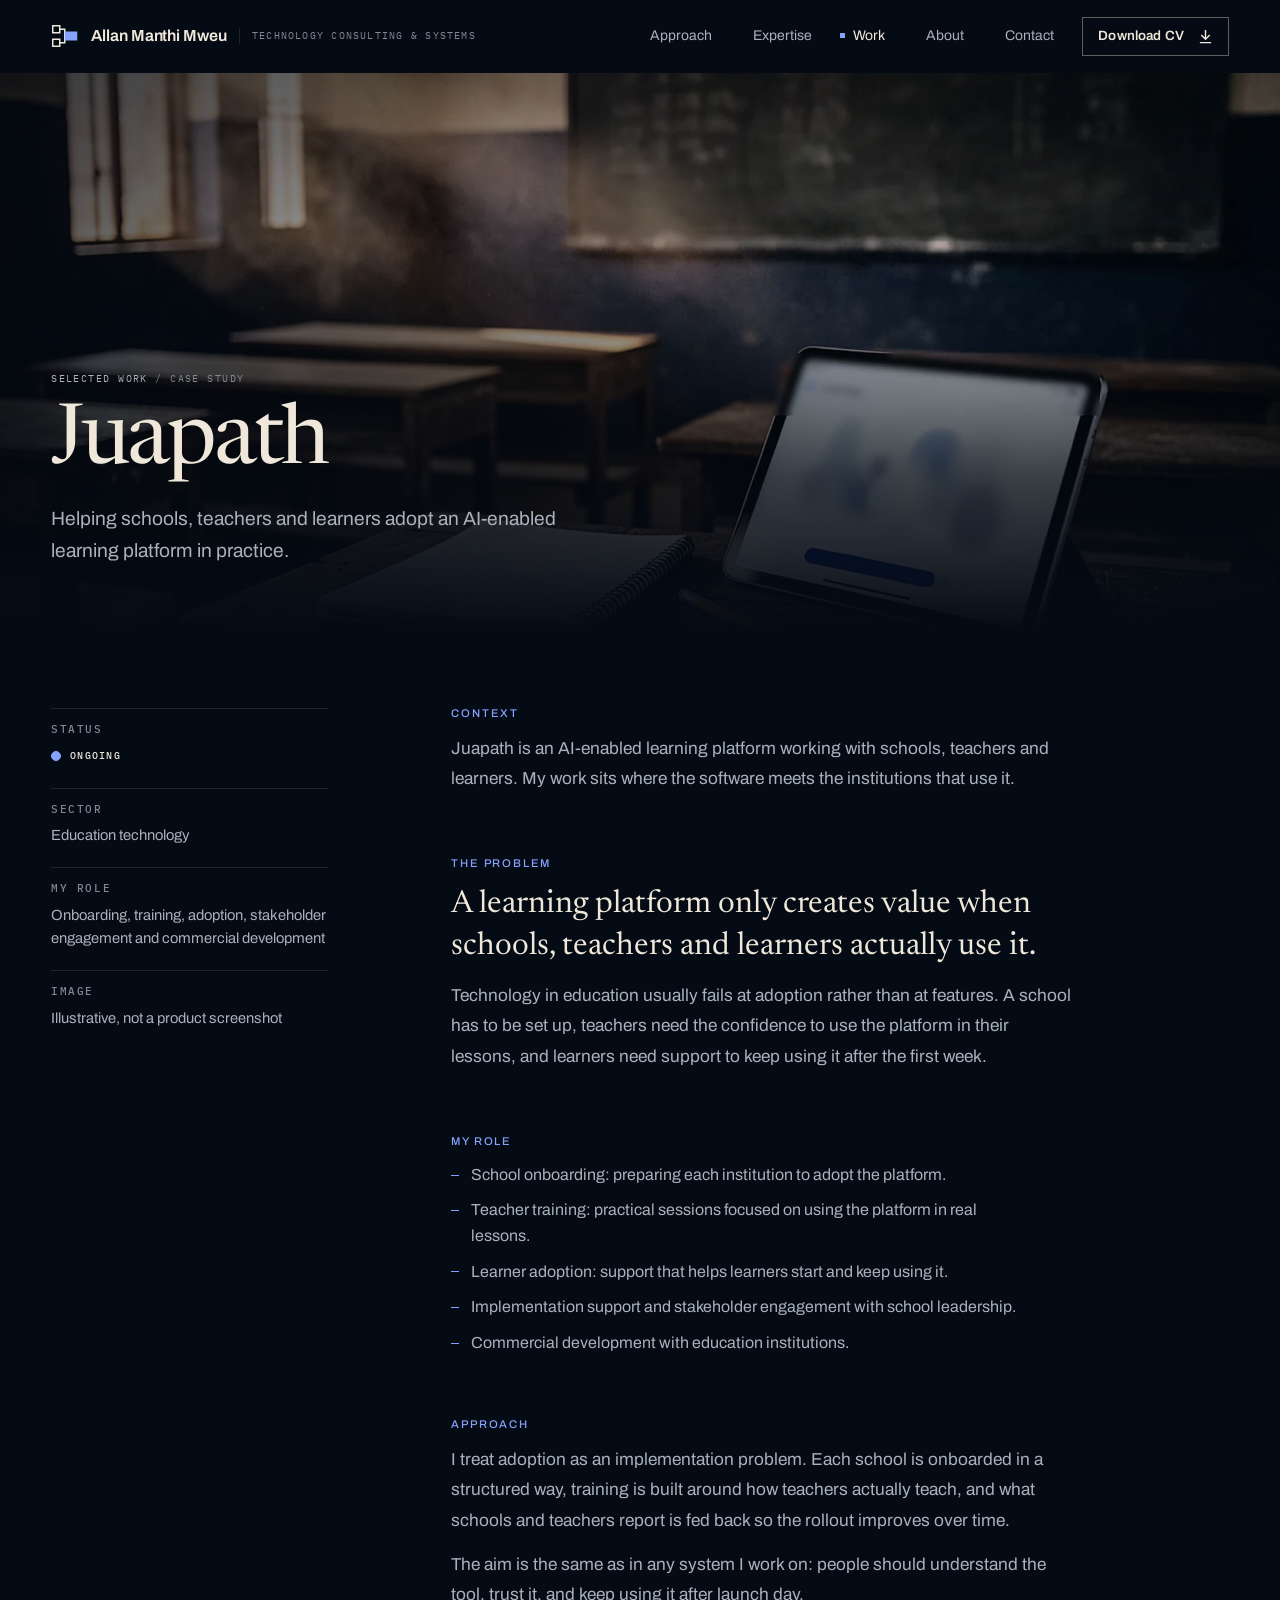
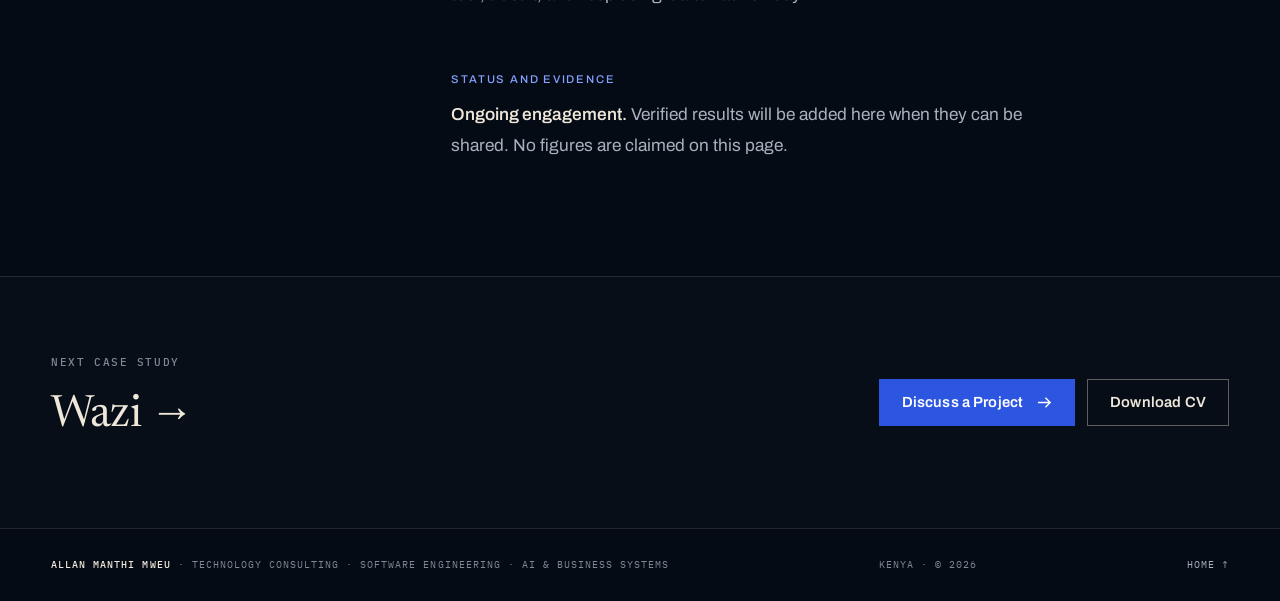
==== work/juapath.html @ 758d703f "First version of the website" ====
<!doctype html>
<html lang="en" data-base="../">
<head>
<meta charset="utf-8">
<meta name="viewport" content="width=device-width, initial-scale=1, viewport-fit=cover">
<title>Juapath · Allan Manthi Mweu</title>
<meta name="description" content="Case study: school onboarding, teacher training and learner adoption for the Juapath AI-enabled learning platform.">
<meta name="theme-color" content="#050b14">
<link rel="icon" href="data:image/svg+xml,%3Csvg xmlns='http://www.w3.org/2000/svg' viewBox='0 0 28 28'%3E%3Crect width='28' height='28' fill='%23050b14'/%3E%3Cpath d='M6 7h5v5H6zM6 16h5v5H6z' fill='none' stroke='%23efe8da' stroke-width='1.5'/%3E%3Cpath d='M11 9.5h3v9h-3' fill='none' stroke='%23efe8da' stroke-width='1.5'/%3E%3Crect x='14' y='11' width='9' height='6' fill='%2386a2ff'/%3E%3C/svg%3E">
<link rel="preconnect" href="https://fonts.googleapis.com">
<link rel="preconnect" href="https://fonts.gstatic.com" crossorigin>
<link rel="stylesheet" href="https://fonts.googleapis.com/css2?family=Archivo:wdth,wght@62..125,300..700&family=IBM+Plex+Mono:wght@400;500&family=Newsreader:ital,opsz,wght@0,6..72,300..600;1,6..72,300..500&display=swap">
<link rel="stylesheet" href="../css/styles.css">
<script>document.documentElement.classList.add('js');if(!matchMedia('(prefers-reduced-motion: reduce)').matches)document.documentElement.classList.add('motion');</script>
</head>
<body>
<a class="skip" href="#main">Skip to content</a>
<header class="site-header">
  <div class="wrap header-inner">
    <a class="brand" href="../index.html" aria-label="Allan Manthi Mweu, home">
      <svg viewBox="0 0 28 28" aria-hidden="true"><g class="m-a"><path d="M1.75 3.75h7v7h-7z" fill="none" stroke="#efe8da" stroke-width="1.5"/></g><g class="m-b"><path d="M1.75 17.25h7v7h-7z" fill="none" stroke="#efe8da" stroke-width="1.5"/></g><path d="M8.75 7.25h5v13.5h-5" fill="none" stroke="#efe8da" stroke-width="1.5"/><rect x="13.75" y="9.5" width="12.5" height="9" fill="#86a2ff"/></svg>
      <span class="brand-name">Allan Manthi Mweu</span>
      <span class="brand-role">Technology consulting &amp; systems</span>
    </a>
    <nav class="site-nav" id="site-nav" aria-label="Main">
      <ul>
        <li><a class="nav-link" href="../index.html#approach">Approach</a></li>
        <li><a class="nav-link" href="../index.html#expertise">Expertise</a></li>
        <li><a class="nav-link" href="../index.html#work" aria-current="true">Work</a></li>
        <li><a class="nav-link" href="../index.html#about">About</a></li>
        <li><a class="nav-link" href="../index.html#contact">Contact</a></li>
      </ul>
      <a class="btn btn-secondary btn-sm" href="../assets/Allan-Manthi-Mweu-CV.pdf" download="Allan-Manthi-Mweu-CV.pdf" data-cv>Download CV <svg viewBox="0 0 16 16" aria-hidden="true"><path d="M8 1v10M3.5 6.5 8 11l4.5-4.5M2 14.5h12" fill="none" stroke="currentColor" stroke-width="1.5"/></svg></a>
    </nav>
    <button class="menu-btn" type="button" aria-expanded="false" aria-controls="site-nav"><b>Menu</b><span aria-hidden="true"><i></i><i></i></span></button>
  </div>
</header>
<main id="main">

<section class="cs-hero" aria-labelledby="cs-title">
  <div class="act-media" data-parallax style="--focus:60% 45%">
    <img src="../assets/juapath-l.webp" srcset="../assets/juapath-s.webp 1000w, ../assets/juapath-l.webp 1800w" sizes="100vw" width="1800" height="1350" decoding="async" fetchpriority="high" alt="An empty classroom in late-afternoon light, with a tablet running a learning app beside an exercise book and pencil. Illustrative image.">
  </div>
  <div class="act-copy">
    <div class="wrap">
      <div class="act-text">
        <p class="crumb"><a href="../index.html#work">Selected work</a> / Case study</p>
        <h1 id="cs-title">Juapath</h1>
        <p class="act-lead">Helping schools, teachers and learners adopt an AI-enabled learning platform in practice.</p>
      </div>
    </div>
  </div>
</section>

<section class="cs-body">
  <div class="wrap">
    <div class="grid cs-grid">
      <dl class="cs-aside">
        <div><dt class="label">Status</dt><dd><span class="status s-ongoing">Ongoing</span></dd></div>
        <div><dt class="label">Sector</dt><dd>Education technology</dd></div><div><dt class="label">My role</dt><dd>Onboarding, training, adoption, stakeholder engagement and commercial development</dd></div><div><dt class="label">Image</dt><dd>Illustrative, not a product screenshot</dd></div>
      </dl>
      <div class="cs-main">
        <section data-reveal>
          <h2>Context</h2>
          <p>Juapath is an AI-enabled learning platform working with schools, teachers and learners. My work sits where the software meets the institutions that use it.</p>
        </section>
        <section data-reveal>
          <h2>The problem</h2>
          <p class="pull">A learning platform only creates value when schools, teachers and learners actually use it.</p><p>Technology in education usually fails at adoption rather than at features. A school has to be set up, teachers need the confidence to use the platform in their lessons, and learners need support to keep using it after the first week.</p>
        </section>
        <section data-reveal>
          <h2>My role</h2>
          <ul class="points"><li>School onboarding: preparing each institution to adopt the platform.</li><li>Teacher training: practical sessions focused on using the platform in real lessons.</li><li>Learner adoption: support that helps learners start and keep using it.</li><li>Implementation support and stakeholder engagement with school leadership.</li><li>Commercial development with education institutions.</li></ul>
        </section>
        <section data-reveal>
          <h2>Approach</h2>
          <p>I treat adoption as an implementation problem. Each school is onboarded in a structured way, training is built around how teachers actually teach, and what schools and teachers report is fed back so the rollout improves over time.</p><p>The aim is the same as in any system I work on: people should understand the tool, trust it, and keep using it after launch day.</p>
        </section>
        <section data-reveal>
          <h2>Status and evidence</h2>
          <p><strong>Ongoing engagement.</strong> Verified results will be added here when they can be shared. No figures are claimed on this page.</p>
        </section>
      </div>
    </div>
  </div>
</section>

<section class="cs-next" aria-label="Next">
  <div class="wrap">
    <a class="next" href="wazi.html"><span class="label">Next case study</span><b>Wazi →</b></a>
    <div class="act-actions" style="margin-top:0">
      <a class="btn btn-primary" href="../index.html#contact">Discuss a Project <svg viewBox="0 0 16 16" aria-hidden="true"><path d="M1 8h13M9 3l5 5-5 5" fill="none" stroke="currentColor" stroke-width="1.5"/></svg></a>
      <a class="btn btn-secondary" href="../assets/Allan-Manthi-Mweu-CV.pdf" download="Allan-Manthi-Mweu-CV.pdf" data-cv>Download CV</a>
    </div>
    <p class="cv-status" role="status" hidden style="flex-basis:100%"></p>
  </div>
</section>
</main>
<footer class="site-footer">
  <div class="wrap footer-inner">
    <span><strong>Allan Manthi Mweu</strong> · Technology consulting · Software engineering · AI &amp; business systems</span>
    <span>Kenya · © <span id="year">2026</span></span>
    <a href="../index.html">Home ↑</a>
  </div>
</footer>
<script src="../js/main.js" defer></script>
</body>
</html>
---- css/styles.css ----
/* ==========================================================================
   Allan Manthi Mweu — Business systems made visible
   Layout: an architectural drawing set on midnight sheets. A faint 12-column
   rule grid sits under every section; labels live in columns 1–3, content in
   4–12. Tone steps (night → navy → slate → graphite) separate the story stages.
   ========================================================================== */
:root{
  --night:#050b14;      /* hero, contact: matches the scene's own black */
  --navy:#0a1320;
  --slate:#0d1724;
  --graphite:#121a25;
  --ivory:#efe8da;      /* primary text */
  --ivory-2:#a9b1bc;    /* secondary text, cool gray */
  --ivory-3:#7f8893;    /* labels */
  --cobalt:#2c55e0;
  --cobalt-hi:#3d66f2;
  --cobalt-lit:#86a2ff; /* accent on dark */
  --silver:#c9d2dd;
  --warm:#f3e6cf;       /* controlled warm-white light */
  --rule:rgba(239,232,218,.12);
  --rule-2:rgba(239,232,218,.2);
  --grid-line:rgba(239,232,218,.04);

  --f-serif:"Newsreader",Georgia,"Times New Roman",serif;
  --f-sans:"Archivo","Helvetica Neue",Arial,system-ui,sans-serif;
  --f-mono:"IBM Plex Mono",ui-monospace,SFMono-Regular,Menlo,Consolas,monospace;

  --t-h1:clamp(2.55rem,1.3rem + 3.5vw,4.6rem);
  --t-h2:clamp(2.1rem,1.3rem + 2.5vw,3.5rem);
  --t-h3:clamp(1.22rem,1.08rem + .45vw,1.5rem);
  --t-lead:clamp(1.04rem,.98rem + .28vw,1.2rem);
  --t-label:.7rem;

  --maxw:1360px;
  --gutter:clamp(16px,4vw,56px);
  --gap:clamp(16px,1.8vw,28px);
  --pad:clamp(80px,9vw,140px);
  --ease:cubic-bezier(.2,.7,.2,1);
  --ease-io:cubic-bezier(.65,0,.35,1);
  --header-h:72px;
  color-scheme:dark;
}
*,*::before,*::after{box-sizing:border-box}
html{scroll-behavior:smooth;-webkit-text-size-adjust:100%;scroll-padding-top:calc(var(--header-h) + 12px)}
body{margin:0;background:var(--night);color:var(--ivory);font-family:var(--f-sans);font-size:1rem;line-height:1.6;-webkit-font-smoothing:antialiased;text-rendering:optimizeLegibility;overflow-x:hidden}
body::before{content:"";position:fixed;inset:0 0 auto;height:env(safe-area-inset-top,0px);z-index:60;background:var(--night)}
img,svg{max-width:100%;display:block}
a{color:inherit}
h1,h2,h3,h4,p,ul,ol,dl,dd,figure{margin:0}
ul,ol{padding:0;list-style:none}
button{font:inherit;color:inherit}
::selection{background:rgba(134,162,255,.32)}
:focus-visible{outline:2px solid var(--cobalt-lit);outline-offset:3px}
[hidden]{display:none!important}
.sr-only{position:absolute!important;width:1px;height:1px;padding:0;margin:-1px;overflow:hidden;clip:rect(0,0,0,0);white-space:nowrap;border:0}
.skip{position:absolute;left:16px;top:-80px;z-index:100;background:var(--ivory);color:var(--night);padding:10px 14px;font-weight:600;text-decoration:none}
.skip:focus{top:calc(12px + env(safe-area-inset-top,0px))}

.wrap{position:relative;max-width:var(--maxw);margin-inline:auto;padding-left:max(var(--gutter),env(safe-area-inset-left,0px));padding-right:max(var(--gutter),env(safe-area-inset-right,0px))}
.grid{display:grid;grid-template-columns:repeat(12,minmax(0,1fr));column-gap:var(--gap)}

/* ---------- type ---------- */
.label{font-family:var(--f-mono);font-size:var(--t-label);font-weight:500;letter-spacing:.14em;text-transform:uppercase;color:var(--ivory-3)}
.kicker{display:inline-flex;align-items:center;gap:10px;font-family:var(--f-mono);font-size:var(--t-label);font-weight:500;letter-spacing:.16em;text-transform:uppercase;color:var(--ivory-3)}
.kicker::before{content:"";width:8px;height:8px;border:1px solid var(--cobalt-lit);flex:none}
.kicker b{font-weight:500;color:var(--ivory-2)}
h1,h2{font-family:var(--f-serif);font-weight:400;letter-spacing:-.02em;color:var(--ivory);text-wrap:balance}
h2{font-size:var(--t-h2);line-height:1.06}
h1 em,h2 em{font-style:italic;color:var(--cobalt-lit)}
h3{font-family:var(--f-sans);font-weight:580;letter-spacing:-.012em;line-height:1.22;font-stretch:96%;color:var(--ivory)}
.link{color:var(--ivory);text-decoration:none;background:linear-gradient(currentColor,currentColor) 0 100%/0 1px no-repeat,linear-gradient(var(--rule-2),var(--rule-2)) 0 100%/100% 1px no-repeat;padding-bottom:2px;transition:background-size .35s var(--ease)}
.link:hover,.link:focus-visible{background-size:100% 1px,100% 1px}

/* ---------- buttons ---------- */
.btn{--mx:50%;--my:50%;position:relative;isolation:isolate;overflow:hidden;display:inline-flex;align-items:center;gap:14px;padding:15px 22px;font-family:var(--f-sans);font-size:.92rem;font-weight:600;letter-spacing:.01em;line-height:1;text-decoration:none;border:1px solid transparent;cursor:pointer;transition:background-color .25s,border-color .25s,color .25s,transform .12s,box-shadow .25s}
.btn::before{content:"";position:absolute;inset:0;z-index:-1;background:radial-gradient(120px circle at var(--mx) var(--my),rgba(255,255,255,.22),transparent 70%);opacity:0;transition:opacity .3s}
.btn:hover::before{opacity:1}
.btn svg{width:15px;height:15px;flex:none;transition:transform .3s var(--ease)}
.btn:hover svg{transform:translateX(3px)}
.btn:active{transform:translateY(1px)}
.btn:disabled,.btn[aria-disabled="true"]{opacity:.45;cursor:not-allowed;transform:none}
.btn-primary{background:var(--cobalt);color:#fff;box-shadow:0 0 0 0 rgba(61,102,242,0)}
.btn-primary:hover{background:var(--cobalt-hi);box-shadow:0 8px 28px -10px rgba(61,102,242,.65)}
.btn-primary:active{background:#2449c6}
.btn-secondary{border-color:rgba(239,232,218,.38);color:var(--ivory);background:rgba(5,11,20,.2)}
.btn-secondary::before{background:radial-gradient(120px circle at var(--mx) var(--my),rgba(134,162,255,.18),transparent 70%)}
.btn-secondary:hover{border-color:var(--ivory)}
.btn-secondary:active{background:rgba(239,232,218,.06)}
.btn-sm{padding:11px 15px;font-size:.84rem}

/* ==========================================================================
   Header
   ========================================================================== */
.site-header{position:sticky;top:env(safe-area-inset-top,0px);z-index:50;border-bottom:1px solid transparent;transition:background-color .35s,border-color .35s}
.site-header.is-scrolled,.site-header.is-open{background:rgba(5,11,20,.86);-webkit-backdrop-filter:blur(14px) saturate(120%);backdrop-filter:blur(14px) saturate(120%);border-bottom-color:var(--rule)}
.header-inner{display:flex;align-items:center;justify-content:space-between;gap:24px;height:var(--header-h)}
.brand{display:flex;align-items:center;gap:12px;text-decoration:none;min-width:0}
.brand svg{width:28px;height:28px;flex:none}
.brand svg .m-a,.brand svg .m-b{transition:transform .5s var(--ease)}
.brand:hover svg .m-a{transform:translate(2px,2px)}
.brand:hover svg .m-b{transform:translate(2px,-2px)}
.brand-name{font-weight:620;font-size:1rem;letter-spacing:-.005em;white-space:nowrap}
.brand-role{font-family:var(--f-mono);font-size:.64rem;letter-spacing:.12em;text-transform:uppercase;color:var(--ivory-3);padding-left:12px;border-left:1px solid var(--rule);white-space:nowrap}
.site-nav{display:flex;align-items:center;gap:clamp(18px,2.2vw,34px)}
.site-nav ul{display:flex;gap:clamp(18px,2.2vw,34px)}
.nav-link{position:relative;font-size:.875rem;color:var(--ivory-2);text-decoration:none;padding:8px 0;transition:color .25s;display:inline-flex;align-items:center;gap:8px}
.nav-link::before{content:"";width:5px;height:5px;background:var(--cobalt-lit);transform:scale(0);transition:transform .3s var(--ease)}
.nav-link::after{content:"";position:absolute;left:13px;right:0;bottom:2px;height:1px;background:var(--ivory-2);transform:scaleX(0);transform-origin:right;transition:transform .35s var(--ease)}
.nav-link:hover{color:var(--ivory)}
.nav-link:hover::after{transform:scaleX(1);transform-origin:left}
.nav-link[aria-current="true"]{color:var(--ivory)}
.nav-link[aria-current="true"]::before{transform:scale(1)}
.menu-btn{display:none;align-items:center;gap:10px;background:none;border:1px solid var(--rule-2);color:var(--ivory);font:500 .7rem/1 var(--f-mono);letter-spacing:.14em;text-transform:uppercase;padding:11px 12px;cursor:pointer}
.menu-btn span{display:grid;gap:4px}
.menu-btn span i{display:block;width:16px;height:1px;background:currentColor;transition:transform .25s}
.site-header.is-open .menu-btn span i:first-child{transform:translateY(2.5px) rotate(45deg)}
.site-header.is-open .menu-btn span i:last-child{transform:translateY(-2.5px) rotate(-45deg)}

/* ==========================================================================
   Hero — layered scene
   ========================================================================== */
.hero{--px:0;--py:0;--boost:0;--bboost:0;position:relative;isolation:isolate;overflow:hidden;background:var(--night);min-height:max(640px,min(calc(100svh - var(--header-h)),940px));display:flex;flex-direction:column}
/* atmosphere: physical light, not a flat gradient */
.atmos{position:absolute;inset:-10%;z-index:-2;pointer-events:none;background:
  radial-gradient(42% 46% at 86% 4%,rgba(243,230,207,.10),transparent 70%),
  radial-gradient(50% 42% at 62% 82%,rgba(44,85,224,.09),transparent 72%),
  radial-gradient(60% 60% at 18% 40%,rgba(18,30,48,.9),transparent 75%),
  linear-gradient(180deg,#060d18 0%,#050b14 55%,#04090f 100%)}
.atmos .haze{position:absolute;border-radius:50%;will-change:transform}
.atmos .haze-1{width:60%;height:70%;left:42%;top:-12%;background:radial-gradient(closest-side,rgba(243,230,207,.06),transparent);animation:drift-a 38s ease-in-out infinite alternate}
.atmos .haze-2{width:55%;height:60%;left:20%;top:45%;background:radial-gradient(closest-side,rgba(60,96,220,.07),transparent);animation:drift-b 44s ease-in-out infinite alternate}
.atmos .beam{position:absolute;right:2%;top:-20%;width:38%;height:120%;background:linear-gradient(200deg,rgba(243,230,207,.07) 0%,rgba(243,230,207,.025) 35%,transparent 60%);transform:skewX(-18deg);animation:beam 14s ease-in-out infinite}
.grain{position:absolute;inset:0;z-index:4;pointer-events:none;background:url(../assets/grain.png) repeat;background-size:128px;opacity:.05;mix-blend-mode:overlay}
@keyframes drift-a{to{transform:translate3d(-8%,6%,0) scale(1.08)}}
@keyframes drift-b{to{transform:translate3d(10%,-6%,0) scale(.94)}}
@keyframes beam{0%,100%{opacity:.75}50%{opacity:1}}

.hero-body{position:relative;flex:1;display:flex;align-items:center;z-index:3;padding-block:clamp(40px,6vw,72px) 72px}
.hero-body>.wrap{width:100%}
.hero-copy{grid-column:1/7;max-width:620px}
.eyebrow{font-family:var(--f-mono);font-size:.7rem;font-weight:500;letter-spacing:.16em;text-transform:uppercase;color:var(--ivory-2);display:flex;align-items:center;gap:12px}
.eyebrow::before{content:"";width:28px;height:1px;background:var(--cobalt-lit)}
.hero h1{font-size:var(--t-h1);line-height:1.02;letter-spacing:-.025em;margin:26px 0 26px;text-wrap:balance}
.hero h1 .g{display:inline-block}
.hero .lead{font-size:var(--t-lead);line-height:1.65;color:var(--ivory-2);max-width:28em}
.hero-actions{display:flex;flex-wrap:wrap;gap:12px;margin-top:34px}
.focus-line{display:flex;align-items:center;flex-wrap:wrap;gap:6px 12px;margin-top:34px;font-family:var(--f-mono);font-size:.68rem;letter-spacing:.12em;text-transform:uppercase;color:var(--ivory-3)}
.focus-line .dot{position:relative;width:7px;height:7px;border-radius:50%;background:var(--cobalt-lit)}
.focus-line .dot::after{content:"";position:absolute;inset:-4px;border-radius:50%;border:1px solid var(--cobalt-lit);opacity:0}
.focus-line span+span::before{content:"·";margin-right:12px;color:var(--ivory-3)}
@media (max-width:640px){.focus-line{gap:6px 14px}.focus-line span+span::before{content:none}}

/* scene: the original artwork split into depth bands */
.scene-wrap{position:absolute;z-index:1;right:0;top:calc(50% - 30px);width:min(64vw,1320px);aspect-ratio:1672/941;transform:translateY(-50%);pointer-events:none}
.scene{position:absolute;inset:0;perspective:1400px;--img:url(../assets/scene-1672.webp);
  -webkit-mask-image:linear-gradient(to right,transparent 0,#000 27%),linear-gradient(to bottom,transparent 0,#000 9%,#000 85%,transparent 100%);-webkit-mask-composite:source-in;
  mask-image:linear-gradient(to right,transparent 0,#000 27%),linear-gradient(to bottom,transparent 0,#000 9%,#000 85%,transparent 100%);mask-composite:intersect;
  transition:opacity 1.4s ease}
.js .scene{opacity:0}
.js .scene.is-loaded{opacity:1}
.lyr{position:absolute;inset:0;will-change:transform}
.lyr i{position:absolute;inset:0;background:var(--img) center/100% 100% no-repeat}
.lyr-a i{-webkit-mask-image:linear-gradient(to right,#000 28.7%,transparent 35.3%);mask-image:linear-gradient(to right,#000 28.7%,transparent 35.3%)}
.lyr-b{transform-origin:53% 51%}
.lyr-b i{-webkit-mask-image:linear-gradient(to right,transparent 28.7%,#000 35.3%,#000 64.9%,transparent 67.3%);mask-image:linear-gradient(to right,transparent 28.7%,#000 35.3%,#000 64.9%,transparent 67.3%)}
.fx{position:absolute;pointer-events:none}
/* processing core: internal illumination that responds to arriving data */
.fx-core{left:41%;top:33%;width:24%;height:36%;background:radial-gradient(closest-side,rgba(165,190,255,.55),rgba(60,100,235,.28) 45%,transparent 78%);mix-blend-mode:screen;opacity:calc(.22 + var(--boost) * .55)}
.fx-core-inner{left:49%;top:42.5%;width:8.4%;height:17%;background:radial-gradient(closest-side,rgba(220,232,255,.5),transparent 80%);mix-blend-mode:screen;opacity:calc(.12 + var(--boost) * .7);animation:core-breathe 5.3s ease-in-out infinite}
.fx-scan{left:49%;top:42.5%;width:8.4%;height:17%;overflow:hidden;mix-blend-mode:screen;opacity:.55}
.fx-scan::before{content:"";position:absolute;inset:0;background:linear-gradient(to bottom,transparent 47%,rgba(190,210,255,.85) 50%,transparent 53%);transform:translateY(-55%);animation:scan 3.4s var(--ease-io) infinite}
/* glass: reflection that follows the pointer */
.fx-glass{left:35%;top:20%;width:31%;height:57%;background:linear-gradient(100deg,transparent 30%,rgba(255,255,255,.10) 45%,rgba(255,255,255,.06) 52%,transparent 66%) no-repeat;background-size:220% 100%;background-position:calc(50% + var(--px) * 40%) 0;mix-blend-mode:overlay;opacity:.9}
/* integrated architecture: steady module light, slow reflections */
.fx-band{left:68.8%;top:42.6%;width:24.5%;height:3.6%;background:linear-gradient(90deg,transparent,rgba(120,160,255,.75) 30%,rgba(150,185,255,.85) 60%,transparent);mix-blend-mode:screen;opacity:calc(.12 + var(--bboost) * .55);filter:none}
.fx-servers{left:69.5%;top:47.5%;width:23.5%;height:8%;background:linear-gradient(90deg,transparent 0,rgba(120,160,255,.35) 10%,transparent 20%) no-repeat;background-size:300% 100%;mix-blend-mode:screen;animation:servers 7.5s linear infinite;opacity:.8}
.fx-ring{left:64%;top:63.5%;width:36%;height:11%;background:radial-gradient(50% 50% at 50% 50%,transparent 62%,rgba(110,150,255,.55) 72%,transparent 82%);mix-blend-mode:screen;opacity:calc(.1 + var(--bboost) * .5)}
.fx-sweep{left:66.4%;top:13.8%;width:30%;height:63%;background:linear-gradient(100deg,transparent 40%,rgba(255,255,255,.28) 50%,transparent 60%) no-repeat;background-size:260% 100%;background-position:120% 0;mix-blend-mode:overlay;animation:sweep 11s var(--ease-io) infinite 2.5s}
.fx-mist{left:0;right:0;bottom:4%;height:26%;background:radial-gradient(60% 60% at 50% 100%,rgba(200,215,240,.06),transparent 70%);animation:mist 18s ease-in-out infinite alternate}
.fx-light{inset:0;background:radial-gradient(300px circle at calc(50% + var(--px) * 45%) calc(45% + var(--py) * 40%),rgba(170,195,255,.10),transparent 70%);mix-blend-mode:screen;opacity:0;transition:opacity .6s}
.hero.has-pointer .fx-light{opacity:1}
.scene canvas{position:absolute;inset:0;width:100%;height:100%}
@keyframes core-breathe{0%,100%{transform:scale(1)}40%{transform:scale(1.08)}70%{transform:scale(.96)}}
@keyframes scan{0%{transform:translateY(-55%);opacity:0}15%{opacity:1}85%{opacity:1}100%{transform:translateY(55%);opacity:0}}
@keyframes servers{from{background-position:110% 0}to{background-position:-10% 0}}
@keyframes sweep{0%{background-position:120% 0}45%,100%{background-position:-20% 0}}
@keyframes mist{from{transform:translateX(-3%)}to{transform:translateX(3%)}}

/* labels: HTML annotations tied to depth layers */
.scene-labels{position:absolute;inset:0;pointer-events:none}
.scene-labels .lyr{will-change:transform}
.tag{position:absolute;left:var(--x);top:var(--y);--len:var(--l,44px)}
.tag i{position:absolute;left:0;top:0;width:9px;height:9px;border-radius:50%;background:var(--cobalt-lit);transform:translate(-50%,-50%);box-shadow:0 0 0 4px rgba(134,162,255,.16)}
.tag::before{content:"";position:absolute;left:0;width:1px;height:var(--len);background:linear-gradient(var(--dir,to top),var(--cobalt-lit),rgba(134,162,255,.12))}
.tag.up::before{bottom:0;transform-origin:bottom}
.tag.down::before{top:0;transform-origin:top;--dir:to bottom}
.tag b{position:absolute;white-space:nowrap;font:500 .66rem/1 var(--f-mono);letter-spacing:.13em;text-transform:uppercase;color:var(--ivory);background:rgba(5,11,20,.8);border:1px solid var(--rule-2);padding:7px 9px}
.tag b small{display:block;margin-top:5px;font-size:.58rem;letter-spacing:.1em;color:var(--ivory-3)}
.tag.up b{bottom:var(--len);left:-1px}
.tag.down b{top:var(--len);left:-1px}
.tag.to-left b{left:auto;right:-1px}
.t-in{--x:23%;--y:66%;--l:56px}
.t-core{--x:53%;--y:41%;--l:96px}
.t-out{--x:80%;--y:30%;--l:96px}

.hero-foot{position:relative;z-index:3;border-top:1px solid var(--rule)}
.hero-foot .wrap{display:flex;justify-content:space-between;align-items:center;gap:16px;padding-block:18px 22px}
.scroll-cue{display:inline-flex;align-items:center;gap:14px;font-family:var(--f-mono);font-size:.66rem;letter-spacing:.14em;text-transform:uppercase;color:var(--ivory-3);text-decoration:none;transition:color .25s}
.scroll-cue:hover{color:var(--ivory)}
.scroll-cue .track{position:relative;width:1px;height:28px;background:var(--rule-2);overflow:hidden}
.scroll-cue .track::after{content:"";position:absolute;left:0;top:-40%;width:1px;height:40%;background:var(--cobalt-lit);animation:cue 2.4s var(--ease-io) infinite}
.fig-cap{font-family:var(--f-mono);font-size:.66rem;letter-spacing:.12em;text-transform:uppercase;color:var(--ivory-3)}
@keyframes cue{to{top:110%}}

/* entrance: eyebrow, headline groups, text, actions */
@media (prefers-reduced-motion:no-preference){
  .rise{animation:rise .8s var(--ease) both;animation-delay:calc(var(--i,0) * 80ms + 40ms)}
  .tag{animation:fade .6s ease both;animation-delay:calc(1100ms + var(--i,0) * 380ms)}
  .tag::before{animation:grow .7s var(--ease) both;animation-delay:calc(1100ms + var(--i,0) * 380ms)}
  .focus-line .dot::after{animation:ping 2.8s ease-out infinite 2s}
}
@keyframes rise{from{opacity:0;transform:translateY(16px)}}
@keyframes fade{from{opacity:0}}
@keyframes grow{from{transform:scaleY(0)}}
@keyframes ping{0%{opacity:.8;transform:scale(.6)}80%,100%{opacity:0;transform:scale(1.8)}}

@media (min-width:1600px){ .scene-wrap{width:min(58vw,1320px)} }
@media (max-width:1099px){
  .hero{min-height:0}
  .hero-body{padding-block:clamp(40px,8vw,72px) 8px;display:block}
  .hero-copy{grid-column:1/-1;max-width:680px}
  .hero-body{order:1}
  .scene-wrap{order:2;position:relative;top:auto;transform:none;width:100%;margin:20px 0 0;z-index:1}
  .hero-foot{order:3}
  .scene{-webkit-mask-image:linear-gradient(to bottom,transparent 0,#000 10%,#000 84%,transparent 100%);mask-image:linear-gradient(to bottom,transparent 0,#000 10%,#000 84%,transparent 100%)}
}
@media (max-width:899px){ .scene{--img:url(../assets/scene-1100.webp)} }
@media (max-width:640px){
  .tag b{font-size:.54rem;padding:5px 6px;letter-spacing:.1em}
  .tag b small{display:none}
  .t-in{--x:8%;--y:62%;--l:22px}
  .t-core{--x:50%;--y:40%;--l:26px}
  .t-out{--x:84%;--y:76%;--l:22px}
  .t-out.up::before{bottom:auto;top:0;transform-origin:top}
  .t-out.up b{bottom:auto;top:var(--len)}
  .fig-cap{display:none}
}


/* ==========================================================================
   The story: Complexity → Understanding → System → Implementation →
   Evidence → Conversation. One environment, lit differently in each act.
   ========================================================================== */
:root{--amber:#d39a5f;--navy-2:#0b1522;--act2:#050c16;--act3:#050c16;--act4:#050c16;--act5:#050c16}

/* story progress rail (wide screens only) */
.act-rail{position:fixed;left:max(22px,env(safe-area-inset-left,0px));top:50%;transform:translateY(-50%);z-index:40;display:none}
.act-rail ol{display:grid;gap:12px}
.act-rail a{display:flex;align-items:center;gap:10px;padding:3px 0;font:500 .6rem/1 var(--f-mono);letter-spacing:.14em;color:var(--ivory-3);text-decoration:none;transition:color .35s}
.act-rail a i{width:12px;height:1px;background:var(--rule-2);transition:width .45s var(--ease),background-color .45s}
.act-rail a:hover{color:var(--ivory)}
.act-rail a[aria-current="true"]{color:var(--ivory)}
.act-rail a[aria-current="true"] i{width:26px;background:var(--cobalt-lit)}
@media (min-width:1440px){.act-rail{display:block}}

/* shared act typography */
.act-no{display:flex;align-items:center;gap:12px;font-family:var(--f-mono);font-size:.68rem;font-weight:500;letter-spacing:.18em;text-transform:uppercase;color:var(--cobalt-lit)}
.act-no::before{content:"";width:28px;height:1px;background:currentColor;opacity:.8}
.act h2,.evidence h2,.about h2{font-size:var(--t-h2);line-height:1.04;margin:20px 0 18px;max-width:15em}
.act-lead{font-size:var(--t-lead);line-height:1.68;color:var(--ivory-2);max-width:30em}
.act-actions{display:flex;flex-wrap:wrap;gap:12px;margin-top:32px}

/* ---------- full-bleed acts ---------- */
.act{--bg:var(--act2);position:relative;background:var(--bg)}
.act-media{position:relative;overflow:hidden;height:clamp(560px,56.25vw,1000px);isolation:isolate}
.act-media picture,.act-media>img{position:absolute;inset:0}
.act-media img{position:absolute;left:0;top:-7%;width:100%;height:114%;object-fit:cover;object-position:var(--focus,60% 50%);transform:translate3d(0,calc(var(--p,0) * -4.5%),0);will-change:transform}
.act-media::after{content:"";position:absolute;inset:0;z-index:1;pointer-events:none;background:
  linear-gradient(to bottom,var(--bg) 0%,transparent 18%,transparent 74%,var(--bg) 100%),
  linear-gradient(90deg,rgba(4,9,16,.95) 0%,rgba(4,9,16,.82) 28%,rgba(4,9,16,.3) 52%,transparent 70%)}
.act-light{position:absolute;inset:0;z-index:1;pointer-events:none;background:radial-gradient(38% 48% at var(--lx,70%) var(--ly,50%),var(--lc,rgba(243,210,160,.22)),transparent 72%);mix-blend-mode:screen;opacity:calc(.25 + var(--c,0) * .75)}
.act-copy{position:absolute;inset:0;z-index:2;display:flex;align-items:center;pointer-events:none}
.act-copy .wrap{width:100%}
.act-copy .act-text{max-width:min(560px,44vw);pointer-events:auto}
.act--low .act-copy{align-items:flex-end;padding-bottom:clamp(64px,8vw,120px)}
.act--low .act-media::after{background:
  linear-gradient(to bottom,var(--bg) 0%,transparent 16%,transparent 46%,rgba(4,9,16,.86) 82%,var(--bg) 100%),
  linear-gradient(90deg,rgba(4,9,16,.78) 0%,rgba(4,9,16,.3) 40%,transparent 62%)}

.act-understanding{--bg:var(--act2);--focus:0% 50%;--lx:76%;--ly:44%;--lc:rgba(243,205,150,.20)}
.act-impl{--bg:var(--act4);--focus:62% 50%;--lx:74%;--ly:42%;--lc:rgba(243,200,140,.16)}
.act-conv{--bg:var(--act2);--focus:0% 50%;--lx:58%;--ly:34%;--lc:rgba(243,190,120,.22)}

/* ---------- Act III: one composition, four connected capabilities ---------- */
.act-system{--bg:var(--act3);--focus:50% 50%;--lx:72%;--ly:46%;--lc:rgba(120,150,255,.18)}
.act-head{padding-block:clamp(88px,10vw,150px) clamp(8px,2vw,24px);position:relative;z-index:2}
.act-head .act-lead{max-width:34em}
.sys-media{position:relative;overflow:hidden;isolation:isolate}
.sys-stage{position:relative;width:100%;aspect-ratio:2048/1152}
.sys-stage img{position:absolute;inset:0;width:100%;height:100%;object-fit:cover}
.sys-media::after{content:"";position:absolute;inset:0;z-index:1;pointer-events:none;background:
  linear-gradient(to bottom,var(--bg) 0%,transparent 14%,transparent 82%,var(--bg) 100%),
  linear-gradient(90deg,rgba(4,9,16,.9) 0%,rgba(4,9,16,.55) 30%,transparent 50%)}
.levels-desk{position:absolute;inset:0;z-index:2;pointer-events:none}
.levels-desk .lv{position:absolute;top:var(--y);left:calc(max(0px,(100% - var(--maxw)) / 2) + max(var(--gutter),env(safe-area-inset-left,0px)));right:calc(100% - var(--x));transform:translateY(-50%);display:grid;grid-template-columns:34px minmax(0,300px) minmax(24px,1fr);align-items:center;gap:0 14px;pointer-events:auto}
.lv-n{font-family:var(--f-mono);font-size:.7rem;font-weight:500;letter-spacing:.1em;color:var(--cobalt-lit);align-self:start;padding-top:4px}
.lv h3{font-size:1.06rem;margin-bottom:5px}
.lv p{font-size:.9rem;line-height:1.5;color:var(--ivory-2)}
.lv-line{position:relative;height:1px;background:linear-gradient(90deg,rgba(134,162,255,.22),rgba(150,178,255,.95));transform-origin:right}
.lv-line::after{content:"";position:absolute;right:-4px;top:-4px;width:9px;height:9px;border-radius:50%;background:var(--cobalt-lit);box-shadow:0 0 0 4px rgba(134,162,255,.16),0 0 14px rgba(134,162,255,.5)}
.lv-mark{display:none}
.levels-list{display:none}
.levels-mobile .lv{display:grid;grid-template-columns:34px 1fr;gap:0 14px;padding:18px 0;border-top:1px solid var(--rule)}
.levels-mobile .lv:last-child{border-bottom:1px solid var(--rule)}
.sys-note{position:relative;z-index:2;padding-block:12px clamp(72px,8vw,110px)}
.sys-note p{font-size:.92rem;color:var(--ivory-3);max-width:44em}
.sys-note a{color:var(--ivory-2)}

/* ---------- Act V: evidence ---------- */
.evidence{position:relative;background:radial-gradient(55% 35% at 85% 6%,rgba(44,85,224,.07),transparent 70%),radial-gradient(45% 30% at 10% 60%,rgba(211,154,95,.04),transparent 70%),var(--act5)}
.evidence>.wrap{padding-block:clamp(96px,11vw,160px) clamp(80px,9vw,130px)}
.ev-head{max-width:46rem;margin-bottom:clamp(56px,7vw,100px)}
.case{display:grid;grid-template-columns:repeat(12,minmax(0,1fr));column-gap:var(--gap);align-items:center}
.case+.case{margin-top:clamp(110px,13vw,190px)}
.case-img{position:relative;grid-row:1;overflow:hidden;aspect-ratio:16/11;margin:0;background:#081019}
.case-img img{position:absolute;left:0;top:-6%;width:100%;height:112%;object-fit:cover;transform:translate3d(0,calc(var(--p,0) * -4%),0);will-change:transform}
.case-img::after{content:"";position:absolute;inset:0;background:linear-gradient(180deg,transparent 55%,rgba(4,9,16,.55) 100%);pointer-events:none}
.case-img figcaption{position:absolute;left:16px;bottom:14px;z-index:1;font-family:var(--f-mono);font-size:.6rem;letter-spacing:.14em;text-transform:uppercase;color:rgba(239,232,218,.7)}
.case-body{grid-row:1;position:relative;z-index:2;min-width:0}
.case-a .case-img{grid-column:1/9}
.case-a .case-body{grid-column:8/13;align-self:end;margin-bottom:-56px;background:var(--navy-2);border:1px solid var(--rule);padding:clamp(26px,3vw,42px)}
.case-b .case-img{grid-column:5/13}
.case-b .case-body{grid-column:1/5;padding-right:12px}
.case-meta{display:flex;flex-wrap:wrap;align-items:center;gap:10px 18px}
.case-body h3{font-family:var(--f-serif);font-weight:400;font-size:clamp(2.3rem,1.6rem + 2.2vw,3.6rem);letter-spacing:-.025em;line-height:1;margin:18px 0 16px}
.case-problem{font-size:1.06rem;line-height:1.6;color:var(--ivory)}
.case-dl{display:grid;gap:14px;margin-top:22px;padding-top:20px;border-top:1px solid var(--rule)}
.case-dl dt{margin-bottom:5px}
.case-dl dd{font-size:.93rem;line-height:1.6;color:var(--ivory-2)}
.case-link{display:inline-flex;align-items:center;gap:12px;margin-top:26px;font-weight:600;font-size:.92rem;color:var(--ivory);text-decoration:none}
.case-link span{background:linear-gradient(currentColor,currentColor) 0 100%/0 1px no-repeat;padding-bottom:3px;transition:background-size .35s var(--ease)}
.case-link svg{width:16px;height:16px;transition:transform .3s var(--ease)}
.case-link:hover span,.case-link:focus-visible span{background-size:100% 1px}
.case-link:hover svg{transform:translateX(4px)}
.status{display:inline-flex;align-items:center;gap:9px;font-family:var(--f-mono);font-size:.64rem;font-weight:500;letter-spacing:.12em;text-transform:uppercase;color:var(--ivory);white-space:nowrap}
.status::before{content:"";width:10px;height:10px;border-radius:50%;flex:none;border:1.5px solid var(--cobalt-lit)}
.s-ongoing::before{background:var(--cobalt-lit)}
.s-dev::before{background:linear-gradient(90deg,var(--cobalt-lit) 50%,transparent 50%)}
.s-concept::before{background:transparent}
.s-advisory::before{border-style:dashed;border-color:var(--ivory-2)}
.also{margin-top:clamp(110px,12vw,170px);display:grid;grid-template-columns:repeat(12,minmax(0,1fr));column-gap:var(--gap);row-gap:22px;align-items:start}
.also-head{grid-column:1/5}
.also-head p:not(.label){margin-top:12px;font-size:.94rem;color:var(--ivory-2);max-width:22em}
.also ul{grid-column:5/13;border-top:1px solid var(--rule)}
.also li{display:grid;grid-template-columns:minmax(0,1.1fr) minmax(0,1.6fr) auto;gap:8px 24px;align-items:baseline;padding:18px 0;border-bottom:1px solid var(--rule)}
.also li b{font-weight:580;font-size:1.02rem}
.also li span.d{color:var(--ivory-2);font-size:.92rem;line-height:1.5}

/* ---------- background ---------- */
.about{position:relative;background:radial-gradient(40% 50% at 25% 55%,rgba(211,154,95,.06),transparent 70%),var(--act5)}
.about>.wrap{padding-block:clamp(40px,5vw,72px) clamp(110px,12vw,170px)}
.about-grid{align-items:center}
.about-img{grid-column:1/7;position:relative;margin:0;aspect-ratio:4/5;overflow:hidden;background:#081019}
.about-img img{position:absolute;left:0;top:-6%;width:100%;height:112%;object-fit:cover;object-position:62% 50%;transform:translate3d(0,calc(var(--p,0) * -4%),0);will-change:transform}
.about-img::after{content:"";position:absolute;inset:0;background:linear-gradient(90deg,transparent 60%,rgba(8,16,25,.6)),linear-gradient(180deg,transparent 70%,rgba(8,16,25,.7));pointer-events:none}
.about-text{grid-column:8/13}
.about-text p:not(.act-no){color:var(--ivory-2);line-height:1.72;font-size:1.02rem;max-width:32em}
.about-text p+p{margin-top:16px}
.about-text .focus{margin-top:22px;padding-top:18px;border-top:1px solid var(--rule);font-size:.92rem}
.about-text .focus b{display:block;font-family:var(--f-mono);font-size:.62rem;font-weight:500;letter-spacing:.14em;text-transform:uppercase;color:var(--ivory-3);margin-bottom:6px}

/* ---------- Act VI: conversation ---------- */
.act-conv .act-media{height:clamp(560px,52vw,920px)}
.act-conv h2{max-width:12em}
.contact-band{position:relative;background:var(--act2)}
.contact-band>.wrap{padding-block:clamp(24px,3vw,40px) clamp(96px,10vw,150px)}
.contact-grid{row-gap:44px;align-items:start}
.contact-details{grid-column:1/5}
.contact-details .label{display:block;margin-bottom:10px}
.email-row{display:flex;flex-wrap:wrap;align-items:center;gap:12px 16px}
.email-addr{font-size:clamp(1.2rem,1.05rem + .7vw,1.6rem);font-weight:560;letter-spacing:-.02em;color:var(--ivory);text-decoration:none;user-select:all;overflow-wrap:anywhere}
.copy-btn{background:none;border:1px solid var(--rule-2);color:var(--ivory-2);font:500 .62rem/1 var(--f-mono);letter-spacing:.13em;text-transform:uppercase;padding:9px 11px;cursor:pointer;transition:color .2s,border-color .2s}
.copy-btn:hover{color:var(--ivory);border-color:var(--ivory-2)}
.copy-btn:active{transform:translateY(1px)}
.detail-block+.detail-block{margin-top:30px;padding-top:24px;border-top:1px solid var(--rule)}
.detail-block p{color:var(--ivory-2);font-size:.95rem;line-height:1.6}
.include{display:grid;gap:7px;margin-top:4px}
.include li{position:relative;padding-left:18px;color:var(--ivory-2);font-size:.93rem}
.include li::before{content:"";position:absolute;left:0;top:.78em;width:7px;height:1px;background:var(--cobalt-lit)}
.contact-form{grid-column:6/13;border:1px solid var(--rule);padding:clamp(22px,3vw,40px);background:linear-gradient(180deg,rgba(239,232,218,.03),rgba(239,232,218,.01));display:grid;gap:22px;scroll-margin-top:calc(var(--header-h) + 24px)}
.form-row{display:grid;grid-template-columns:1fr 1fr;gap:22px}
.field{display:grid;gap:8px;min-width:0}
.field label{font-family:var(--f-mono);font-size:.64rem;font-weight:500;letter-spacing:.13em;text-transform:uppercase;color:var(--ivory-2)}
.field label span{color:var(--ivory-3);letter-spacing:.06em;text-transform:none}
.field input,.field select,.field textarea{width:100%;font:inherit;font-size:1rem;color:var(--ivory);background:transparent;border:0;border-bottom:1px solid rgba(239,232,218,.3);border-radius:0;padding:10px 0 12px;transition:border-color .2s}
.field textarea{resize:vertical;min-height:120px;line-height:1.55}
.field input::placeholder,.field textarea::placeholder{color:var(--ivory-3)}
.field input:focus,.field textarea:focus{outline:none;border-bottom-color:var(--cobalt-lit);box-shadow:0 1px 0 0 var(--cobalt-lit)}
.field [aria-invalid="true"]{border-bottom-color:#f08c7a}
.field .err{font-size:.82rem;color:#f4a493}
.form-foot{display:flex;flex-wrap:wrap;align-items:center;justify-content:space-between;gap:16px}
.form-note{font-size:.84rem;color:var(--ivory-3);max-width:26em}
.form-status{font-size:.92rem;line-height:1.6;color:var(--ivory);border-left:2px solid var(--cobalt-lit);padding:4px 0 4px 14px}
.form-status.is-error{border-left-color:#f08c7a}
.form-status a{color:var(--cobalt-lit)}
.btn.is-busy{opacity:.7;pointer-events:none}

/* footer */
.site-footer{background:var(--night);border-top:1px solid var(--rule)}
.footer-inner{display:flex;flex-wrap:wrap;justify-content:space-between;align-items:center;gap:14px 32px;padding-block:28px calc(28px + env(safe-area-inset-bottom,0px));font-family:var(--f-mono);font-size:.64rem;letter-spacing:.1em;text-transform:uppercase;color:var(--ivory-3)}
.footer-inner strong{color:var(--ivory);font-weight:500}
.footer-inner a{text-decoration:none;color:var(--ivory-2);transition:color .2s}
.footer-inner a:hover{color:var(--ivory)}

/* ---------- case study pages ---------- */
.cs-hero{position:relative;background:var(--night)}
.cs-hero .act-media{height:clamp(520px,62vh,760px)}
.cs-hero .act-media::after{background:linear-gradient(to bottom,rgba(4,9,16,.35) 0%,transparent 30%,rgba(4,9,16,.75) 72%,var(--night) 100%),linear-gradient(90deg,rgba(4,9,16,.7) 0%,transparent 60%)}
.cs-hero .act-copy{align-items:flex-end;padding-bottom:clamp(40px,5vw,72px)}
.crumb{font-family:var(--f-mono);font-size:.64rem;letter-spacing:.14em;text-transform:uppercase;color:var(--ivory-3)}
.crumb a{color:var(--ivory-2);text-decoration:none}
.crumb a:hover{color:var(--ivory)}
.cs-hero h1{font-size:clamp(3rem,2rem + 4vw,6rem);line-height:.98;letter-spacing:-.03em;margin:16px 0 18px}
.cs-hero .act-lead{max-width:34em}
.cs-body{background:var(--night)}
.cs-body>.wrap{padding-block:clamp(56px,6vw,96px) clamp(80px,9vw,130px)}
.cs-grid{align-items:start;row-gap:44px}
.cs-aside{grid-column:1/4;position:sticky;top:calc(var(--header-h) + 32px);display:grid;gap:20px}
.cs-aside div{border-top:1px solid var(--rule);padding-top:12px}
.cs-aside dt{margin-bottom:6px}
.cs-aside dd{font-size:.92rem;line-height:1.55;color:var(--ivory-2)}
.cs-main{grid-column:5/12;display:grid;gap:clamp(40px,5vw,64px)}
.cs-main section h2{font-family:var(--f-sans);font-size:.7rem;font-weight:500;letter-spacing:.16em;text-transform:uppercase;color:var(--cobalt-lit);margin-bottom:14px}
.cs-main section p{font-size:1.08rem;line-height:1.75;color:var(--ivory-2);max-width:36em}
.cs-main section p+p{margin-top:14px}
.cs-main section p strong{color:var(--ivory);font-weight:560}
.cs-main .pull{font-family:var(--f-serif);font-size:clamp(1.5rem,1.2rem + 1vw,2.1rem);line-height:1.3;color:var(--ivory);max-width:22em}
.cs-main ul.points{display:grid;gap:10px;max-width:36em}
.cs-main ul.points li{position:relative;padding-left:20px;color:var(--ivory-2);line-height:1.6}
.cs-main ul.points li::before{content:"";position:absolute;left:0;top:.8em;width:8px;height:1px;background:var(--cobalt-lit)}
.cs-next{border-top:1px solid var(--rule);background:#070e18}
.cs-next>.wrap{padding-block:clamp(48px,6vw,80px);display:flex;flex-wrap:wrap;justify-content:space-between;align-items:center;gap:24px}
.cs-next a.next{display:grid;gap:8px;text-decoration:none}
.cs-next a.next b{font-family:var(--f-serif);font-weight:400;font-size:clamp(2rem,1.5rem + 1.6vw,3rem);letter-spacing:-.02em;color:var(--ivory);transition:color .3s}
.cs-next a.next:hover b{color:var(--cobalt-lit)}

/* ---------- motion: one entrance per block, images settle ---------- */
@media (prefers-reduced-motion:no-preference){
  .motion [data-reveal]{transform:translateY(22px);transition:transform 1.1s var(--ease)}
  .motion [data-reveal].in{transform:none}
  .motion .lv{transition:transform 1s var(--ease),opacity 1s ease}
  .motion .levels:not(.in) .lv-line{transform:scaleX(.2)}
  .motion .lv-line{transition:transform 1.2s var(--ease)}
  .motion .levels .lv:nth-child(2) .lv-line{transition-delay:.12s}
  .motion .levels .lv:nth-child(3) .lv-line{transition-delay:.24s}
  .motion .levels .lv:nth-child(4) .lv-line{transition-delay:.36s}
}

/* ---------- responsive ---------- */
@media (max-width:1100px){
}
@media (max-width:1099px){
  .levels-desk{display:none}
  .levels-list{display:block;padding-block:8px 0}
  .sys-stage{width:125%;margin-left:-25%}
  .sys-media::after{background:linear-gradient(to bottom,var(--bg) 0%,transparent 14%,transparent 84%,var(--bg) 100%)}
  .lv-mark{display:grid;place-items:center;position:absolute;z-index:2;left:var(--x);top:var(--y);width:24px;height:24px;margin:-12px 0 0 -12px;border-radius:50%;background:rgba(5,11,20,.82);border:1px solid var(--cobalt-lit);font:500 .62rem/1 var(--f-mono);color:var(--ivory);box-shadow:0 0 0 4px rgba(134,162,255,.14)}
}
@media (max-width:640px){
  .sys-stage{width:170%;margin-left:-70%}
}
@media (max-width:1040px){
  .contact-details,.contact-form{grid-column:1/-1}
  .about-img{grid-column:1/7}
  .about-text{grid-column:7/13}
}
@media (max-width:900px){
  .act-media,.act .act-media,.act-conv .act-media,.cs-hero .act-media{height:auto;width:100%;aspect-ratio:4/3}
  .act-media::after{background:linear-gradient(to bottom,var(--bg) 0%,transparent 14%,transparent 70%,var(--bg) 100%)}
  .act--low .act-media::after{background:linear-gradient(to bottom,var(--bg) 0%,transparent 14%,transparent 70%,var(--bg) 100%)}
  .act-copy{position:relative;inset:auto;display:block;margin-top:-56px;padding-bottom:clamp(64px,10vw,96px)}
  .act--low .act-copy{padding-bottom:clamp(64px,10vw,96px)}
  .act-copy .act-text{max-width:none}
  .act h2{max-width:none}
  .case-a .case-img,.case-b .case-img,.case-a .case-body,.case-b .case-body{grid-column:1/-1}
  .case-a .case-body,.case-b .case-body{grid-row:2;margin:-40px 16px 0;padding:24px;background:var(--navy-2);border:1px solid var(--rule)}
  .also-head,.also ul{grid-column:1/-1}
  .also li{grid-template-columns:1fr auto}
  .also li span.d{grid-column:1/-1;grid-row:2}
  .about-img{grid-column:1/-1;aspect-ratio:16/11}
  .about-text{grid-column:1/-1;margin-top:28px}
  .cs-aside{grid-column:1/-1;position:static;grid-template-columns:repeat(2,minmax(0,1fr))}
  .cs-main{grid-column:1/-1}
}
@media (max-width:640px){
  .form-row{grid-template-columns:1fr}
  .act-actions .btn,.hero-actions .btn{flex:1 1 auto;justify-content:space-between}
  .cs-aside{grid-template-columns:1fr}
}

/* ---------- header additions ---------- */
.btn[data-cv]:hover svg{transform:translateY(2px)}
.cv-status{margin-top:14px;font-size:.88rem;color:var(--ivory-2);border-left:2px solid var(--cobalt-lit);padding:2px 0 2px 12px}
.cv-status a{color:var(--cobalt-lit)}
@media (max-width:1279px){.brand-role{display:none}}
@media (max-width:1040px){
  .site-nav{display:none}
  .menu-btn{display:inline-flex}
  .site-header.is-open .site-nav{display:flex;flex-direction:column;align-items:stretch;position:absolute;left:0;right:0;top:100%;min-height:calc(100vh - var(--header-h));overflow-y:auto;background:var(--night);border-bottom:1px solid var(--rule);padding:8px max(var(--gutter),env(safe-area-inset-right,0px)) 24px max(var(--gutter),env(safe-area-inset-left,0px));gap:0}
  .site-header.is-open .site-nav ul{flex-direction:column;gap:0}
  .site-header.is-open .nav-link{display:flex;padding:16px 0;font-size:1.15rem;color:var(--ivory);border-bottom:1px solid var(--rule)}
  .site-header.is-open .nav-link::after,.site-header.is-open .nav-link::before{display:none}
  .site-header.is-open .site-nav .btn{margin-top:22px;align-self:flex-start}
}
@media (max-width:420px){.brand-name{font-size:.94rem}.menu-btn b{display:none}}

/* ---------- hero: light falls away as the story moves on ---------- */
@media (min-width:1100px){.hero::after{content:"";position:absolute;inset:0;z-index:2;pointer-events:none;background:linear-gradient(180deg,rgba(5,12,22,.2),#050c16 92%);opacity:calc(var(--hp,0) * .85)}}
.hero .fig-cap{letter-spacing:.1em}
@media (max-width:1180px){.hero .fig-cap{display:none}}

@media (prefers-reduced-motion:reduce){
  html{scroll-behavior:auto}
  *,*::before,*::after{animation:none!important;transition:none!important}
}
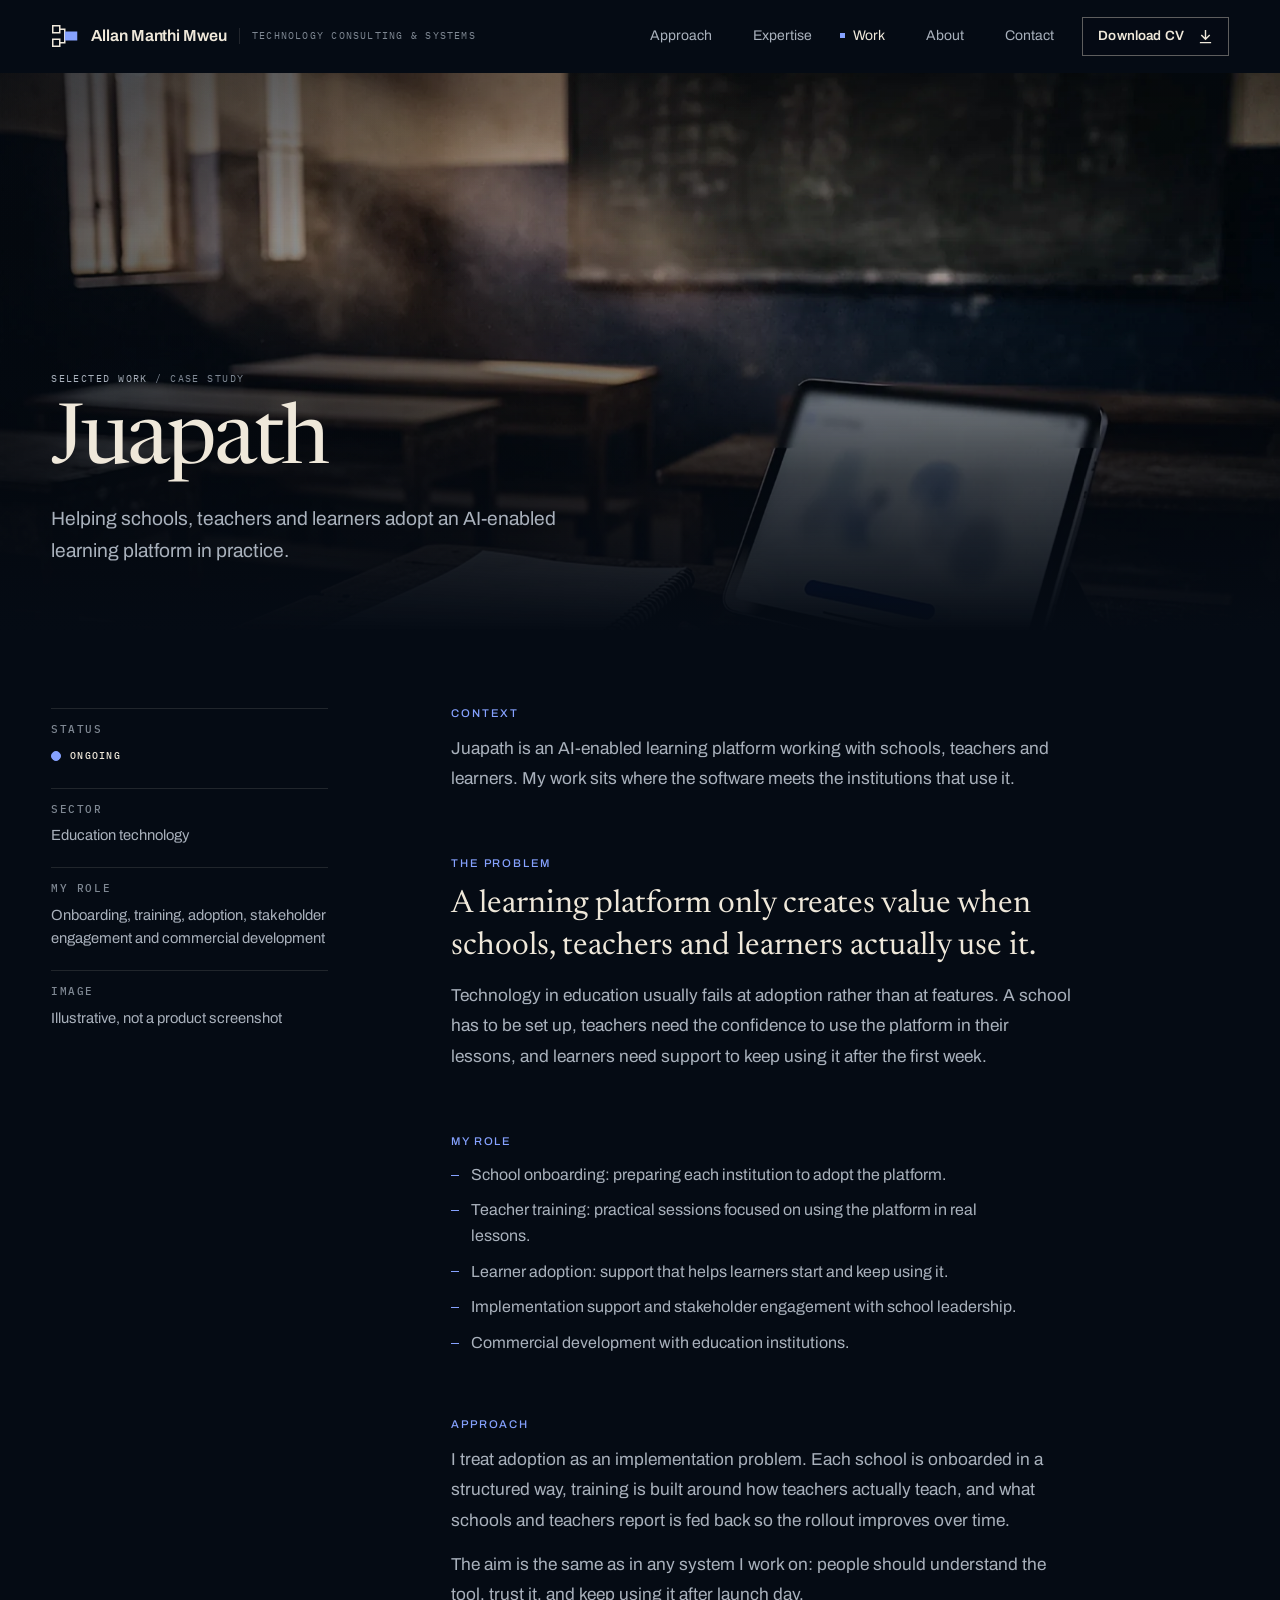
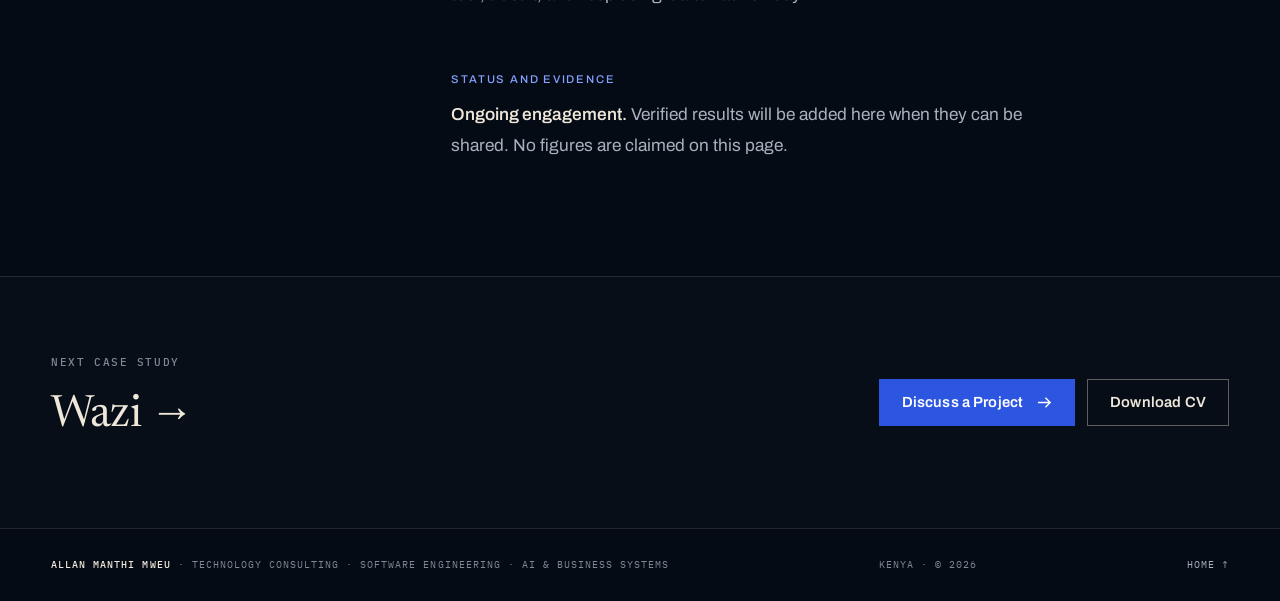
==== commit 6379212b: "Add link previews, sitemap and robots.txt" ====
--- a/work/juapath.html
+++ b/work/juapath.html
@@ -5,6 +5,13 @@
 <meta name="viewport" content="width=device-width, initial-scale=1, viewport-fit=cover">
 <title>Juapath · Allan Manthi Mweu</title>
 <meta name="description" content="Case study: school onboarding, teacher training and learner adoption for the Juapath AI-enabled learning platform.">
+<link rel="canonical" href="https://allanmanthi.vercel.app/work/juapath.html">
+<meta property="og:type" content="article">
+<meta property="og:title" content="Juapath · Allan Manthi Mweu">
+<meta property="og:description" content="Case study: school onboarding, teacher training and learner adoption for the Juapath AI-enabled learning platform.">
+<meta property="og:url" content="https://allanmanthi.vercel.app/work/juapath.html">
+<meta property="og:image" content="https://allanmanthi.vercel.app/assets/og-image.jpg">
+<meta name="twitter:card" content="summary_large_image">
 <meta name="theme-color" content="#050b14">
 <link rel="icon" href="data:image/svg+xml,%3Csvg xmlns='http://www.w3.org/2000/svg' viewBox='0 0 28 28'%3E%3Crect width='28' height='28' fill='%23050b14'/%3E%3Cpath d='M6 7h5v5H6zM6 16h5v5H6z' fill='none' stroke='%23efe8da' stroke-width='1.5'/%3E%3Cpath d='M11 9.5h3v9h-3' fill='none' stroke='%23efe8da' stroke-width='1.5'/%3E%3Crect x='14' y='11' width='9' height='6' fill='%2386a2ff'/%3E%3C/svg%3E">
 <link rel="preconnect" href="https://fonts.googleapis.com">
